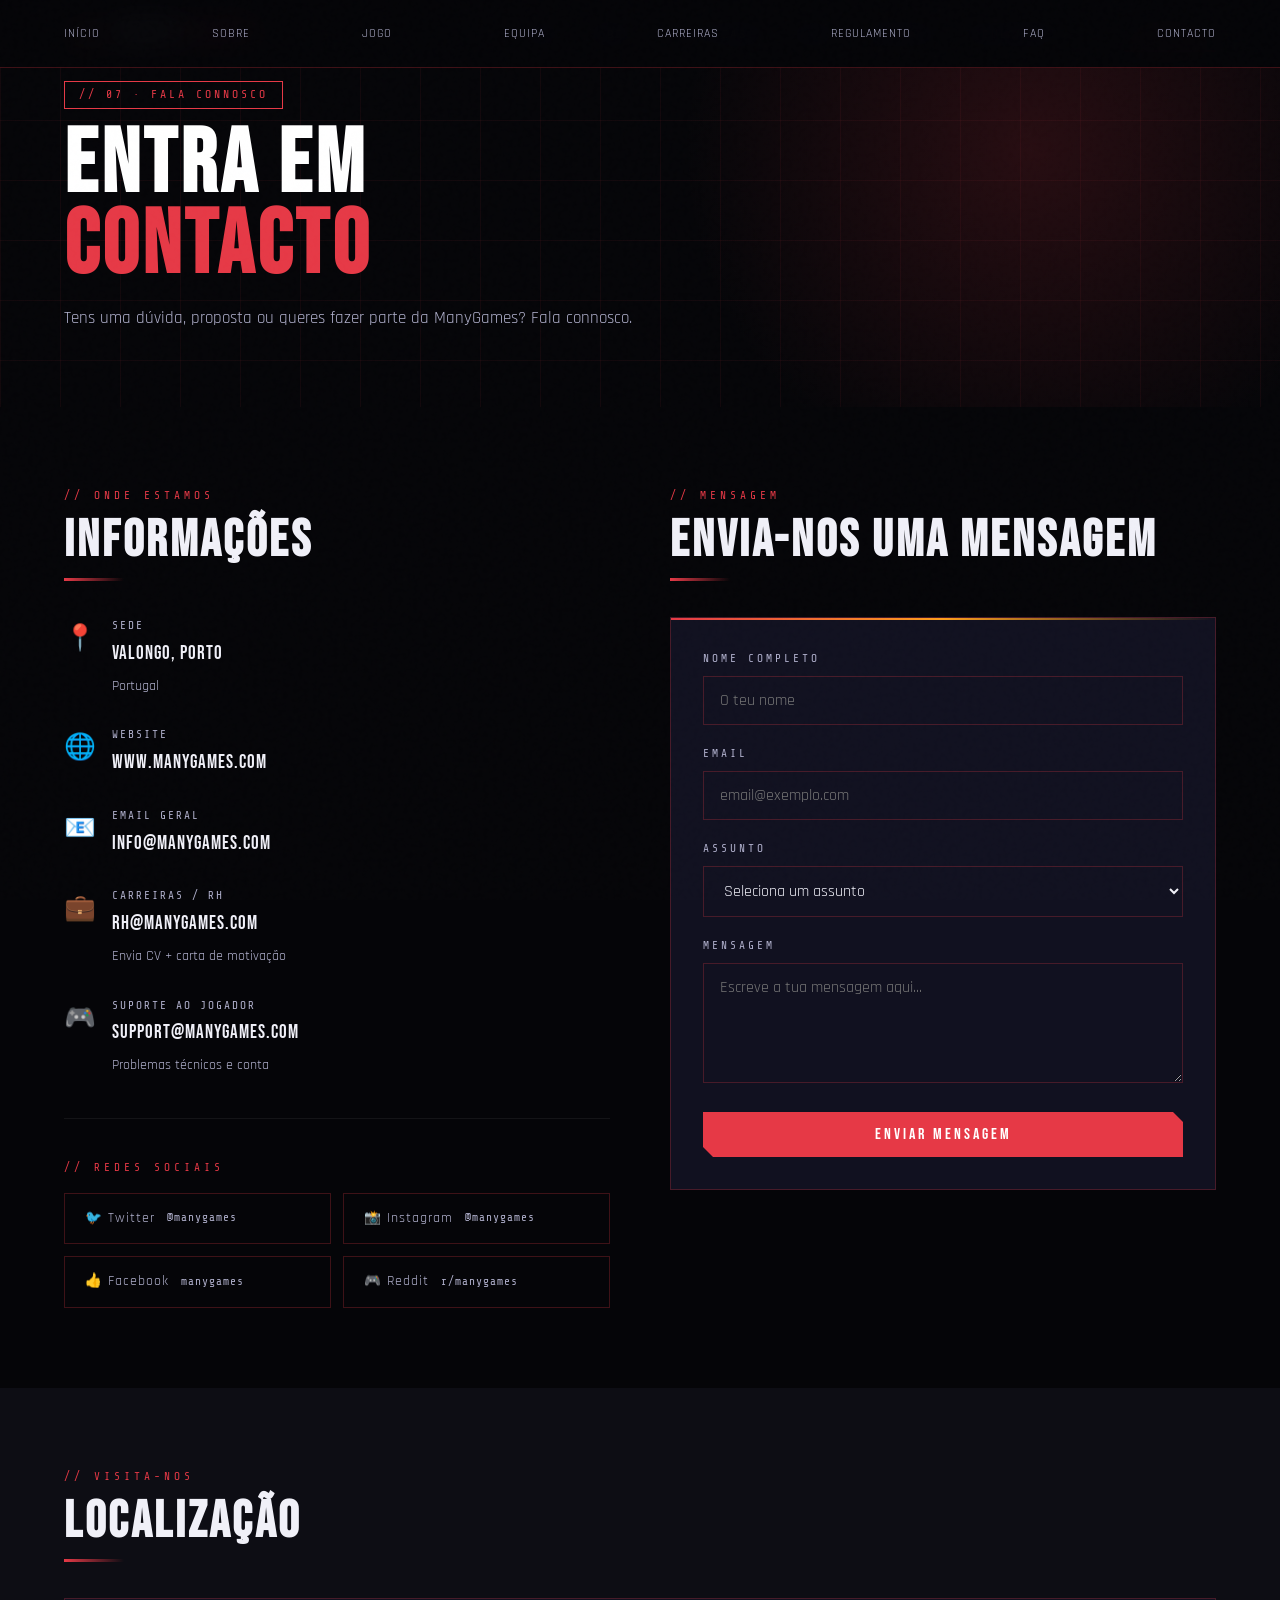
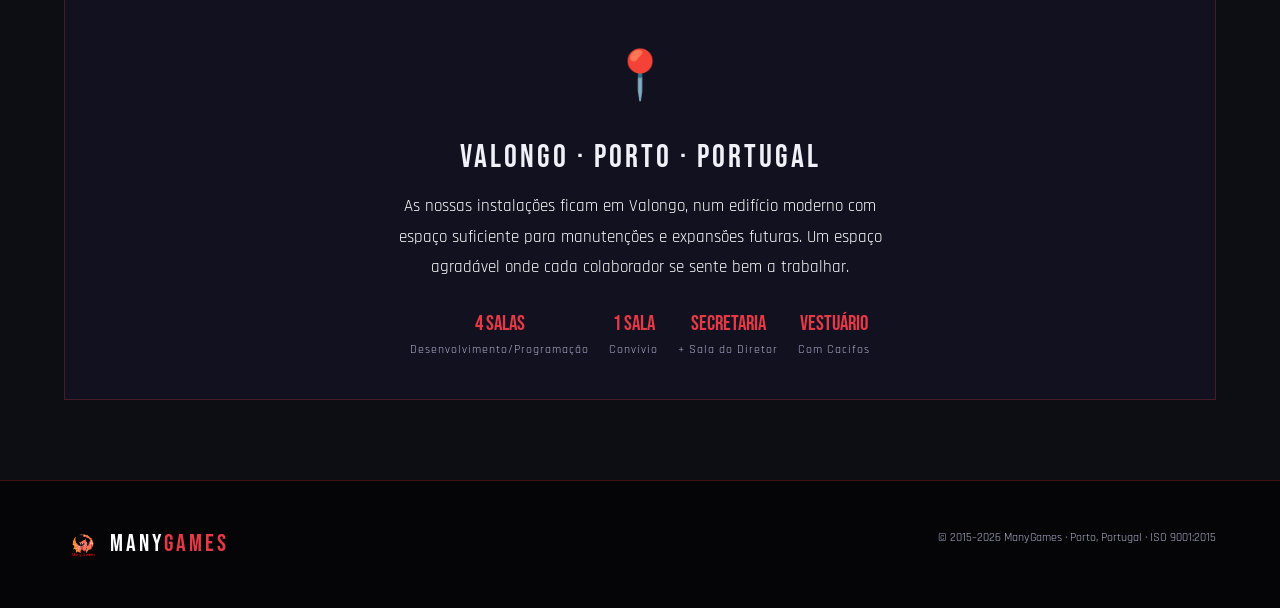
==== contacto.html @ 5f2ff9ba "Add files via upload" ====
<!DOCTYPE html>
<html lang="pt">
<head>
  <meta charset="UTF-8"/><meta name="viewport" content="width=device-width, initial-scale=1.0"/>
  <title>ManyGames – Contacto</title>
  <link rel="stylesheet" href="shared.css"/>
  <style>
    .form-group { margin-bottom: 20px; }
    .form-group label {
      display: block;
      font-family: 'Share Tech Mono', monospace;
      font-size: 0.7rem; letter-spacing: 3px;
      color: var(--muted); text-transform: uppercase;
      margin-bottom: 8px;
    }
    .form-group input,
    .form-group textarea,
    .form-group select {
      width: 100%; padding: 13px 16px;
      background: var(--card); border: 1px solid var(--border);
      color: var(--text); font-family: 'Rajdhani', sans-serif;
      font-size: 1rem; outline: none;
      transition: border-color .2s;
    }
    .form-group input:focus,
    .form-group textarea:focus,
    .form-group select:focus { border-color: var(--cyan); }
    .form-group textarea { resize: vertical; min-height: 120px; }
    .form-group select option { background: var(--card); }
    .contact-item { display:flex; gap:16px; align-items:flex-start; margin-bottom:28px; }
    .contact-icon { font-size:1.6rem; flex-shrink:0; margin-top:2px; }
    .contact-label { font-family:'Share Tech Mono',monospace; font-size:0.7rem; color:var(--muted); letter-spacing:2px; text-transform:uppercase; margin-bottom:4px; }
    .contact-val { font-family:'Bebas Neue',sans-serif; font-size:1.2rem; letter-spacing:1px; color:var(--text); }
    .social-grid { display:grid; grid-template-columns: 1fr 1fr; gap:12px; }
    .social-btn-full {
      display:flex; align-items:center; gap:12px;
      padding: 14px 20px;
      border: 1px solid var(--border);
      color: var(--muted); text-decoration:none;
      font-size:0.85rem; letter-spacing:1px;
      transition:border-color .2s, color .2s, background .2s;
    }
    .social-btn-full:hover { border-color:var(--cyan); color:var(--cyan); background:rgba(0,212,255,0.05); }
    .form-success {
      display:none; padding:20px;
      background:rgba(0,212,255,0.08); border:1px solid rgba(0,212,255,0.3);
      color:var(--cyan); font-family:'Share Tech Mono',monospace; font-size:0.85rem;
      margin-top:16px; text-align:center;
    }
  </style>
</head>
<body>

<nav>
  <a href="index.html" class="nav-logo"><img src="logo.png" alt="ManyGames logo"/><span class="nav-logo-text">MANY<span>GAMES</span></span></a>
  <button class="nav-mobile-toggle">☰</button>
  <ul class="nav-links">
    <li><a href="index.html">Início</a></li>
    <li><a href="sobre.html">Sobre</a></li>
    <li><a href="jogo.html">Kill of Reason</a></li>
    <li><a href="equipa.html">Equipa</a></li>
    <li><a href="rh.html">Carreiras</a></li>
    <li><a href="regulamento.html">Regulamento</a></li>
    <li><a href="faq.html">FAQ</a></li>
    <li><a href="contacto.html">Contacto</a></li>
  </ul>
</nav>

<div class="page-hero">
  <div class="page-hero-bg"></div>
  <div class="page-hero-glow"></div>
  <div class="page-hero-content">
    <div class="page-tag">// 07 · Fala connosco</div>
    <h1 class="page-title">ENTRA EM<br><span>CONTACTO</span></h1>
    <p class="page-subtitle">Tens uma dúvida, proposta ou queres fazer parte da ManyGames? Fala connosco.</p>
  </div>
</div>

<!-- CONTACTO PRINCIPAL -->
<section>
  <div class="grid-2">
    <!-- INFO -->
    <div class="reveal">
      <div class="section-tag">// Onde estamos</div>
      <h2>INFORMAÇÕES</h2>
      <div class="section-line"></div>

      <div class="contact-item">
        <div class="contact-icon">📍</div>
        <div>
          <div class="contact-label">Sede</div>
          <div class="contact-val">Valongo, Porto</div>
          <p style="font-size:0.85rem;margin:4px 0 0;color:var(--muted);">Portugal</p>
        </div>
      </div>
      <div class="contact-item">
        <div class="contact-icon">🌐</div>
        <div>
          <div class="contact-label">Website</div>
          <div class="contact-val">www.manygames.com</div>
        </div>
      </div>
      <div class="contact-item">
        <div class="contact-icon">📧</div>
        <div>
          <div class="contact-label">Email Geral</div>
          <div class="contact-val">info@manygames.com</div>
        </div>
      </div>
      <div class="contact-item">
        <div class="contact-icon">💼</div>
        <div>
          <div class="contact-label">Carreiras / RH</div>
          <div class="contact-val">rh@manygames.com</div>
          <p style="font-size:0.85rem;margin:4px 0 0;color:var(--muted);">Envia CV + carta de motivação</p>
        </div>
      </div>
      <div class="contact-item">
        <div class="contact-icon">🎮</div>
        <div>
          <div class="contact-label">Suporte ao Jogador</div>
          <div class="contact-val">support@manygames.com</div>
          <p style="font-size:0.85rem;margin:4px 0 0;color:var(--muted);">Problemas técnicos e conta</p>
        </div>
      </div>

      <div class="divider"></div>

      <div class="section-tag">// Redes sociais</div>
      <div class="social-grid" style="margin-top:16px;">
        <a href="twitter.html" class="social-btn-full">🐦 Twitter<br><span style="font-family:'Share Tech Mono',monospace;font-size:0.7rem;color:var(--muted);">@manygames</span></a>
        <a href="instagram.html" class="social-btn-full">📸 Instagram<br><span style="font-family:'Share Tech Mono',monospace;font-size:0.7rem;color:var(--muted);">@manygames</span></a>
        <a href="facebook.html" class="social-btn-full">👍 Facebook<br><span style="font-family:'Share Tech Mono',monospace;font-size:0.7rem;color:var(--muted);">manygames</span></a>
        <a href="reddit.html" class="social-btn-full">🎮 Reddit<br><span style="font-family:'Share Tech Mono',monospace;font-size:0.7rem;color:var(--muted);">r/manygames</span></a>
      </div>
    </div>

    <!-- FORMULÁRIO -->
    <div class="reveal">
      <div class="section-tag">// Mensagem</div>
      <h2>ENVIA-NOS UMA MENSAGEM</h2>
      <div class="section-line"></div>
      <div style="background:var(--card);border:1px solid var(--border);padding:32px;position:relative;">
        <div style="position:absolute;top:0;left:0;right:0;height:2px;background:linear-gradient(90deg,var(--accent),var(--accent2),transparent);"></div>
        <div class="form-group">
          <label>Nome Completo</label>
          <input type="text" placeholder="O teu nome" id="f-nome"/>
        </div>
        <div class="form-group">
          <label>Email</label>
          <input type="email" placeholder="email@exemplo.com" id="f-email"/>
        </div>
        <div class="form-group">
          <label>Assunto</label>
          <select id="f-assunto">
            <option value="">Seleciona um assunto</option>
            <option>Candidatura / Carreiras</option>
            <option>Parceria de Negócios</option>
            <option>Suporte ao Jogador</option>
            <option>Imprensa / Media</option>
            <option>Outro</option>
          </select>
        </div>
        <div class="form-group">
          <label>Mensagem</label>
          <textarea placeholder="Escreve a tua mensagem aqui..." id="f-msg"></textarea>
        </div>
        <button class="btn-primary" style="width:100%;text-align:center;border:none;cursor:pointer;font-size:1rem;" onclick="submitForm()">Enviar Mensagem</button>
        <div class="form-success" id="success-msg">// MENSAGEM ENVIADA COM SUCESSO · Em breve entraremos em contacto.</div>
      </div>
    </div>
  </div>
</section>

<!-- MAPA / LOCALIZAÇÃO -->
<section class="alt">
  <div class="reveal"><div class="section-tag">// Visita-nos</div><h2>LOCALIZAÇÃO</h2><div class="section-line"></div></div>
  <div style="background:var(--card);border:1px solid var(--border);padding:40px;text-align:center;" class="reveal">
    <div style="font-size:3rem;margin-bottom:16px;">📍</div>
    <div style="font-family:'Bebas Neue',sans-serif;font-size:2rem;letter-spacing:3px;margin-bottom:8px;">VALONGO · PORTO · PORTUGAL</div>
    <p style="max-width:500px;margin:0 auto 24px;">As nossas instalações ficam em Valongo, num edifício moderno com espaço suficiente para manutenções e expansões futuras. Um espaço agradável onde cada colaborador se sente bem a trabalhar.</p>
    <div style="display:flex;gap:20px;justify-content:center;flex-wrap:wrap;">
      <div style="text-align:center;">
        <div style="font-family:'Bebas Neue',sans-serif;font-size:1.3rem;color:var(--accent);">4 Salas</div>
        <div style="font-size:0.75rem;color:var(--muted);letter-spacing:1px;">Desenvolvimento/Programação</div>
      </div>
      <div style="text-align:center;">
        <div style="font-family:'Bebas Neue',sans-serif;font-size:1.3rem;color:var(--accent);">1 Sala</div>
        <div style="font-size:0.75rem;color:var(--muted);letter-spacing:1px;">Convívio</div>
      </div>
      <div style="text-align:center;">
        <div style="font-family:'Bebas Neue',sans-serif;font-size:1.3rem;color:var(--accent);">Secretaria</div>
        <div style="font-size:0.75rem;color:var(--muted);letter-spacing:1px;">+ Sala do Diretor</div>
      </div>
      <div style="text-align:center;">
        <div style="font-family:'Bebas Neue',sans-serif;font-size:1.3rem;color:var(--accent);">Vestuário</div>
        <div style="font-size:0.75rem;color:var(--muted);letter-spacing:1px;">Com Cacifos</div>
      </div>
    </div>
  </div>
</section>

<footer>
  <div class="footer-logo"><img src="logo.png" alt=""/><span class="footer-logo-text">MANY<span>GAMES</span></span></div>
  <nav class="footer-nav">
    <a href="index.html">Início</a><a href="sobre.html">Sobre</a><a href="jogo.html">Jogo</a>
    <a href="equipa.html">Equipa</a><a href="rh.html">Carreiras</a><a href="regulamento.html">Regulamento</a><a href="faq.html">FAQ</a><a href="contacto.html">Contacto</a>
  </nav>
  <p>© 2015–2026 ManyGames · Porto, Portugal · ISO 9001:2015</p>
</footer>
<script src="shared.js"></script>
<script>
function submitForm() {
  const nome = document.getElementById('f-nome').value.trim();
  const email = document.getElementById('f-email').value.trim();
  const msg = document.getElementById('f-msg').value.trim();
  if (!nome || !email || !msg) {
    alert('Por favor preenche todos os campos obrigatórios.');
    return;
  }
  document.getElementById('success-msg').style.display = 'block';
  document.getElementById('f-nome').value = '';
  document.getElementById('f-email').value = '';
  document.getElementById('f-msg').value = '';
  document.getElementById('f-assunto').value = '';
}
</script>
</body>
</html>
---- shared.css ----
@import url('https://fonts.googleapis.com/css2?family=Bebas+Neue&family=Rajdhani:wght@400;600;700&family=Share+Tech+Mono&display=swap');

:root {
  --bg: #050508;
  --panel: #0d0d14;
  --card: #111120;
  --accent: #e63946;
  --accent2: #ff9f1c;
  --text: #f0f0f8;
  --muted: #b0b0cc;
  --border: rgba(230,57,70,0.25);
  --border-dim: rgba(255,255,255,0.06);
}

*, *::before, *::after { box-sizing: border-box; margin: 0; padding: 0; }
html { scroll-behavior: smooth; }
body {
  background: var(--bg);
  color: var(--text);
  font-family: 'Rajdhani', sans-serif;
  font-size: 17px;
  line-height: 1.6;
  overflow-x: hidden;
}

body::before {
  content: '';
  position: fixed; inset: 0;
  background-image: url("data:image/svg+xml,%3Csvg viewBox='0 0 200 200' xmlns='http://www.w3.org/2000/svg'%3E%3Cfilter id='n'%3E%3CfeTurbulence type='fractalNoise' baseFrequency='0.9' numOctaves='4' stitchTiles='stitch'/%3E%3C/filter%3E%3Crect width='100%25' height='100%25' filter='url(%23n)' opacity='0.04'/%3E%3C/svg%3E");
  pointer-events: none; z-index: 9999; opacity: 0.4;
}

/* NAV */
nav {
  position: fixed; top: 0; left: 0; right: 0; z-index: 100;
  display: flex; align-items: center; justify-content: space-between;
  padding: 0 5vw; height: 68px;
  background: rgba(5,5,8,0.95);
  backdrop-filter: blur(14px);
  border-bottom: 1px solid var(--border);
}
.nav-logo {
  display: flex; align-items: center; gap: 10px;
  text-decoration: none;
}
.nav-logo img { width: 44px; height: 44px; object-fit: contain; }
.nav-logo-text {
  font-family: 'Bebas Neue', sans-serif;
  font-size: 1.9rem; letter-spacing: 3px;
  color: #ffffff; line-height: 1;
}
.nav-logo-text span { color: var(--accent); }

.nav-links { display: flex; gap: 0; list-style: none; }
.nav-links a {
  color: var(--muted); text-decoration: none;
  font-weight: 700; font-size: 0.78rem;
  letter-spacing: 2px; text-transform: uppercase;
  padding: 8px 13px; transition: color .2s;
}
.nav-links a:hover { color: #fff; }
.nav-links a.active { color: var(--accent); border-bottom: 2px solid var(--accent); }
.nav-mobile-toggle { display: none; background: none; border: none; color: var(--text); font-size: 1.5rem; cursor: pointer; }

/* PAGE HERO */
.page-hero {
  min-height: 38vh; display: flex; align-items: flex-end;
  padding: 80px 5vw 60px; position: relative; overflow: hidden;
}
.page-hero-bg {
  position: absolute; inset: 0;
  background-image:
    linear-gradient(rgba(230,57,70,0.06) 1px, transparent 1px),
    linear-gradient(90deg, rgba(230,57,70,0.06) 1px, transparent 1px);
  background-size: 60px 60px;
  animation: gridPan 30s linear infinite;
}
@keyframes gridPan { from{background-position:0 0} to{background-position:60px 60px} }
.page-hero-glow {
  position: absolute; width: 700px; height: 700px; border-radius: 50%;
  background: radial-gradient(circle, rgba(230,57,70,0.15) 0%, transparent 70%);
  top: -200px; right: -100px; pointer-events: none;
}
.page-hero-content { position: relative; }
.page-tag {
  font-family: 'Share Tech Mono', monospace;
  font-size: 0.72rem; color: var(--accent); letter-spacing: 3px;
  border: 1px solid var(--accent); padding: 4px 14px;
  display: inline-block; margin-bottom: 16px; text-transform: uppercase;
}
.page-title { font-family: 'Bebas Neue', sans-serif; font-size: clamp(3rem, 7vw, 6rem); line-height: 0.9; letter-spacing: 4px; color: #fff; }
.page-title span { color: var(--accent); }
.page-subtitle { color: var(--muted); margin-top: 16px; max-width: 600px; font-size: 1.05rem; }

/* SECTIONS */
section { padding: 80px 5vw; }
section.alt { background: var(--panel); }
.section-tag { font-family: 'Share Tech Mono', monospace; font-size: 0.7rem; letter-spacing: 4px; color: var(--accent); text-transform: uppercase; margin-bottom: 10px; }
h2 { font-family: 'Bebas Neue', sans-serif; font-size: clamp(2rem, 4vw, 3.5rem); line-height: 1; letter-spacing: 3px; margin-bottom: 12px; }
.section-line { width: 60px; height: 3px; background: linear-gradient(90deg, var(--accent), transparent); margin-bottom: 36px; }
p { color: #ffffff; line-height: 1.8; margin-bottom: 14px; }
p strong { color: #ffffff; font-weight: 700; }

/* CARDS */
.card { background: var(--card); border: 1px solid var(--border); padding: 28px; position: relative; transition: border-color .3s, transform .3s; }
.card:hover { border-color: var(--accent); transform: translateY(-3px); }
.card::before { content: ''; position: absolute; top: 0; left: 0; right: 0; height: 2px; background: linear-gradient(90deg, var(--accent), var(--accent2), transparent); }

/* GRIDS */
.grid-2 { display: grid; grid-template-columns: 1fr 1fr; gap: 60px; align-items: start; }
.grid-3 { display: grid; grid-template-columns: repeat(3,1fr); gap: 24px; }
.grid-4 { display: grid; grid-template-columns: repeat(4,1fr); gap: 20px; }
.grid-auto { display: grid; grid-template-columns: repeat(auto-fit, minmax(280px,1fr)); gap: 24px; }

/* BUTTONS */
.btn-primary {
  display: inline-block; padding: 13px 32px;
  background: var(--accent); color: #fff;
  font-family: 'Bebas Neue', sans-serif; font-size: 1rem; letter-spacing: 3px;
  text-decoration: none; text-transform: uppercase;
  transition: background .2s, transform .1s;
  clip-path: polygon(0 0, calc(100% - 10px) 0, 100% 10px, 100% 100%, 10px 100%, 0 calc(100% - 10px));
}
.btn-primary:hover { background: #c0303c; transform: translateY(-2px); }
.btn-outline {
  display: inline-block; padding: 12px 32px;
  border: 1px solid rgba(255,255,255,0.3); color: #fff;
  font-family: 'Bebas Neue', sans-serif; font-size: 1rem; letter-spacing: 3px;
  text-decoration: none; text-transform: uppercase;
  transition: border-color .2s, color .2s; margin-left: 12px;
}
.btn-outline:hover { border-color: var(--accent); color: var(--accent); }

/* INFO CARD */
.info-card { background: var(--card); border: 1px solid var(--border); padding: 28px; position: relative; }
.info-card::before { content: ''; position: absolute; top:0;left:0;right:0;height:2px; background: linear-gradient(90deg, var(--accent), var(--accent2), transparent); }
.info-row { display: flex; justify-content: space-between; align-items: baseline; padding: 11px 0; border-bottom: 1px solid rgba(255,255,255,0.05); }
.info-row:last-child { border-bottom: none; }
.info-key { font-size: 0.72rem; letter-spacing: 2px; text-transform: uppercase; color: var(--muted); }
.info-val { font-weight: 700; color: var(--text); text-align: right; max-width: 60%; }

/* TAGS */
.tag { display: inline-block; font-family: 'Share Tech Mono', monospace; font-size: 0.7rem; letter-spacing: 1px; color: #fff; border: 1px solid rgba(255,255,255,0.2); padding: 5px 13px; text-transform: uppercase; margin: 4px 4px 4px 0; }
.tag.red { color: var(--accent); border-color: rgba(230,57,70,0.35); }
.tag.orange { color: var(--accent2); border-color: rgba(255,159,28,0.35); }

/* STAT */
.stat-block { text-align: center; padding: 24px; background: rgba(230,57,70,0.06); border: 1px solid rgba(230,57,70,0.15); }
.stat-block .n { font-family: 'Bebas Neue', sans-serif; font-size: 2.6rem; color: var(--accent2); line-height: 1; }
.stat-block .l { font-size: 0.7rem; letter-spacing: 2px; color: var(--muted); text-transform: uppercase; margin-top: 4px; }

/* REVEAL */
.reveal { opacity: 0; transform: translateY(28px); transition: opacity .65s ease, transform .65s ease; }
.reveal.visible { opacity: 1; transform: none; }

/* DIVIDER */
.divider { width: 100%; height: 1px; background: var(--border-dim); margin: 40px 0; }

/* FOOTER */
footer { padding: 44px 5vw; border-top: 1px solid var(--border); display: flex; justify-content: space-between; align-items: center; flex-wrap: wrap; gap: 20px; }
.footer-logo { display: flex; align-items: center; gap: 10px; }
.footer-logo img { width: 36px; height: 36px; object-fit: contain; }
.footer-logo-text { font-family: 'Bebas Neue', sans-serif; font-size: 1.5rem; letter-spacing: 3px; color: #fff; }
.footer-logo-text span { color: var(--accent); }
.footer-nav { display: flex; gap: 18px; flex-wrap: wrap; }
.footer-nav a { color: var(--muted); text-decoration: none; font-size: 0.78rem; letter-spacing: 1px; text-transform: uppercase; transition: color .2s; }
.footer-nav a:hover { color: #fff; }
footer p { color: var(--muted); font-size: 0.78rem; }

/* RESPONSIVE */
@media (max-width: 900px) {
  .grid-2 { grid-template-columns: 1fr; gap: 40px; }
  .grid-3 { grid-template-columns: 1fr 1fr; }
  .grid-4 { grid-template-columns: 1fr 1fr; }
}
@media (max-width: 600px) {
  .grid-3, .grid-4 { grid-template-columns: 1fr; }
  .nav-links { display: none; flex-direction: column; position: fixed; top: 68px; left: 0; right: 0; background: rgba(5,5,8,0.98); padding: 20px; gap: 4px; border-bottom: 1px solid var(--border); }
  .nav-links.open { display: flex; }
  .nav-mobile-toggle { display: block; }
  .btn-outline { margin-left: 0; margin-top: 12px; display: block; text-align: center; }
}
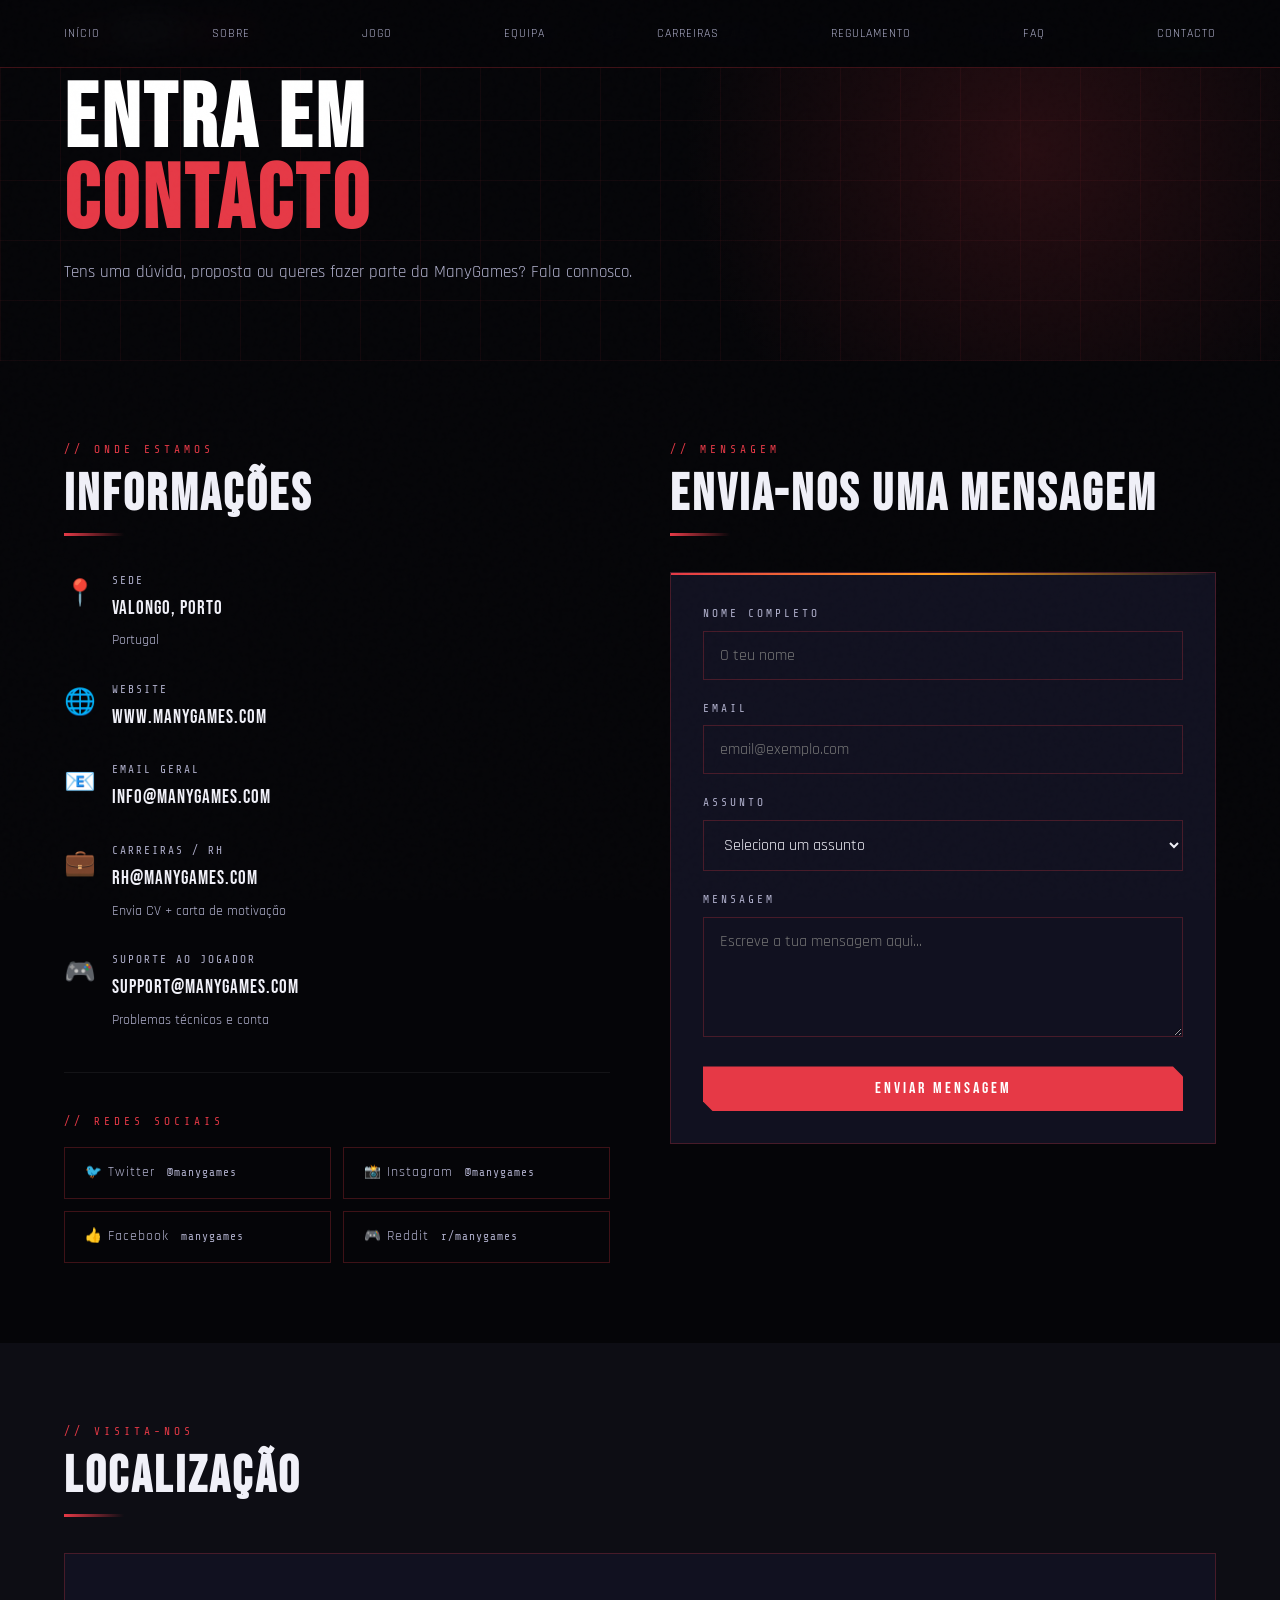
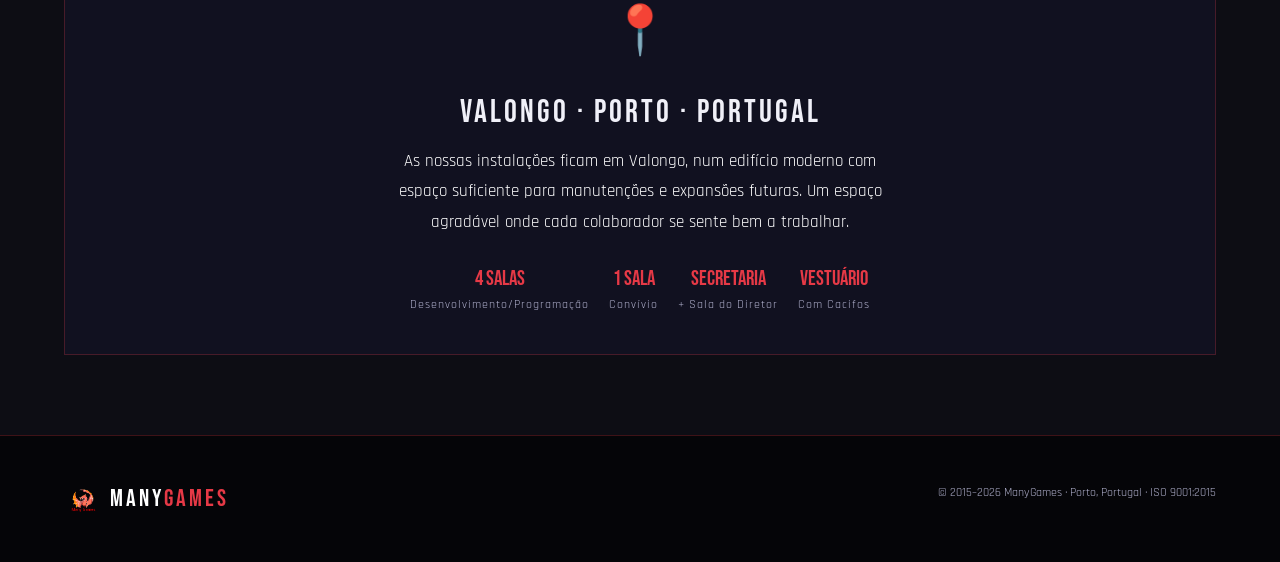
==== commit a1033fc0: "Add files via upload" ====
--- a/contacto.html
+++ b/contacto.html
@@ -62,16 +62,14 @@
     <li><a href="rh.html">Carreiras</a></li>
     <li><a href="regulamento.html">Regulamento</a></li>
     <li><a href="faq.html">FAQ</a></li>
-    <li><a href="contacto.html">Contacto</a></li>
+    <li><a href="contacto.html" class="active">Contacto</a></li>
   </ul>
 </nav>
 
 <div class="page-hero">
   <div class="page-hero-bg"></div>
   <div class="page-hero-glow"></div>
-  <div class="page-hero-content">
-    <div class="page-tag">// 07 · Fala connosco</div>
-    <h1 class="page-title">ENTRA EM<br><span>CONTACTO</span></h1>
+  <div class="page-hero-content">    <h1 class="page-title">ENTRA EM<br><span>CONTACTO</span></h1>
     <p class="page-subtitle">Tens uma dúvida, proposta ou queres fazer parte da ManyGames? Fala connosco.</p>
   </div>
 </div>
@@ -204,7 +202,7 @@
   <div class="footer-logo"><img src="logo.png" alt=""/><span class="footer-logo-text">MANY<span>GAMES</span></span></div>
   <nav class="footer-nav">
     <a href="index.html">Início</a><a href="sobre.html">Sobre</a><a href="jogo.html">Jogo</a>
-    <a href="equipa.html">Equipa</a><a href="rh.html">Carreiras</a><a href="regulamento.html">Regulamento</a><a href="faq.html">FAQ</a><a href="contacto.html">Contacto</a>
+    <a href="equipa.html">Equipa</a><a href="rh.html">Carreiras</a><a href="regulamento.html">Regulamento</a><a href="faq.html">FAQ</a><a href="contacto.html" class="active">Contacto</a>
   </nav>
   <p>© 2015–2026 ManyGames · Porto, Portugal · ISO 9001:2015</p>
 </footer>
--- a/shared.css
+++ b/shared.css
@@ -59,7 +59,7 @@
   padding: 8px 13px; transition: color .2s;
 }
 .nav-links a:hover { color: #fff; }
-.nav-links a.active { color: var(--accent); border-bottom: 2px solid var(--accent); }
+.nav-links a.active { color: #00e676; border-bottom: 2px solid #00e676; }
 .nav-mobile-toggle { display: none; background: none; border: none; color: var(--text); font-size: 1.5rem; cursor: pointer; }
 
 /* PAGE HERO */
